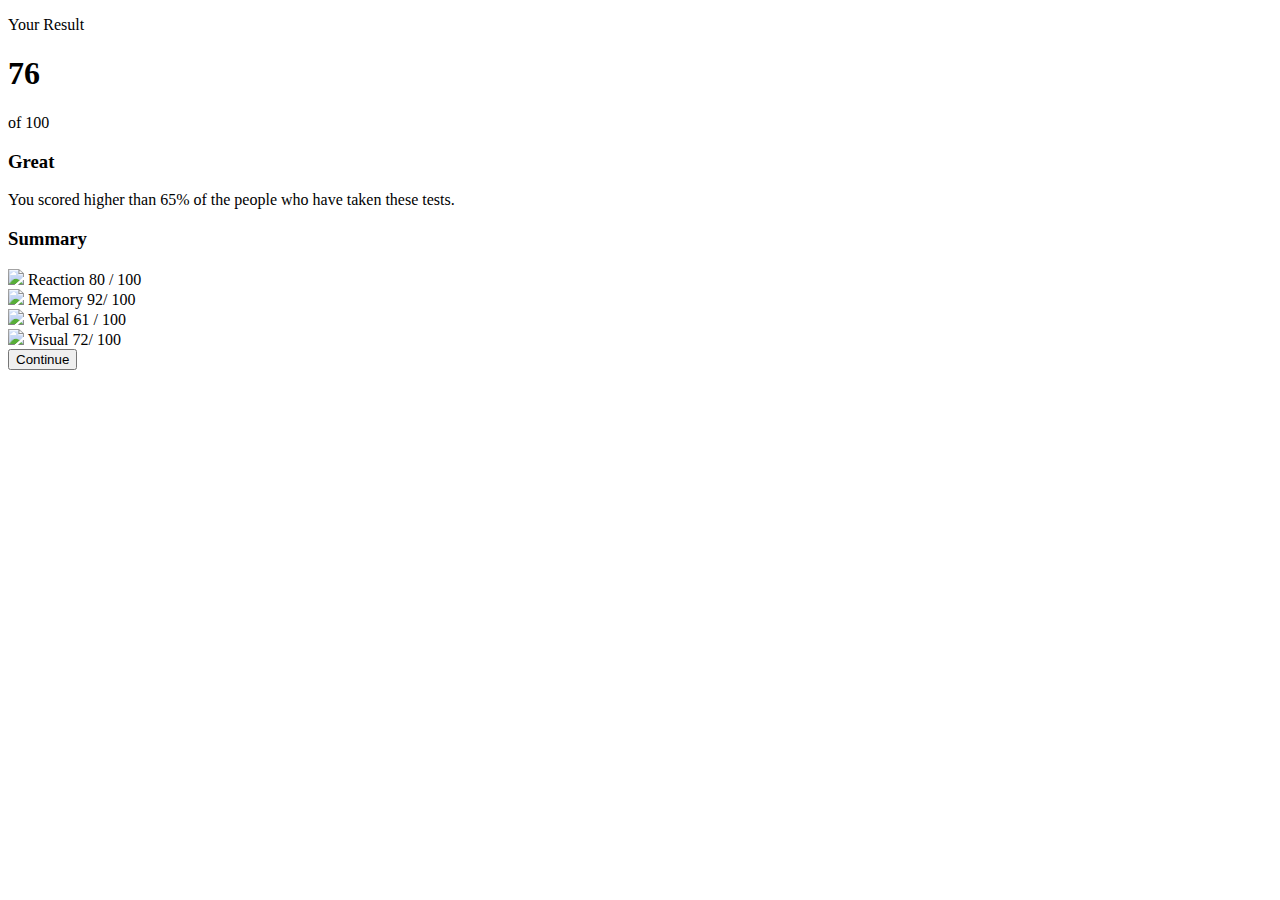
==== index.html @ 2b9609d9 "Add files via upload" ====
<!DOCTYPE html>
<html lang="en">
  <head>
    <meta charset="UTF-8" />
    <meta name="viewport" content="width=device-width, initial-scale=1.0" />

    <!---Link css-->

    <link rel="stylesheet" href="css/index.css" />

    <!-- Link font -->

    <link
      href="https://fonts.googleapis.com/css2?family=Hanken+Grotesk:wght@500;700;800&family=Outfit:wght@400;700&display=swap"
      rel="stylesheet"
    />

    <!-- displays site properly based on user's device -->

    <link
      rel="icon"
      type="image/png"
      sizes="32x32"
      href="./assets/images/favicon-32x32.png"
    />

    <title>Frontend Mentor | Results summary component</title>

    <!-- Feel free to remove these styles or customise in your own stylesheet 👍 -->
  </head>
  <body>
    <section>
      <div class="top__section">
        <div>
          <p class="your__result">Your Result</p>

          <div class="result__percentage">
            <h1>76</h1>
            <p>of 100</p>
          </div>

          <div>
            <h3 class="top__title">Great</h3>

            <p class="description">
              You scored higher than 65% of the people who have taken these
              tests.
            </p>
          </div>
        </div>
      </div>
    </section>

    <section>
      <div class="below__section">
        <h3>Summary</h3>

        <div class="reaction__div">
          <img src="assets/images/icon-reaction.svg" />

          <span class="title__reaction"> Reaction </span>

          <span class="percentage__reaction">80 </span
          ><span class="percentage__reaction__second">/ 100</span>
        </div>

        <div class="memory__div">
          <img src="assets/images/icon-memory.svg" />
          <span class="title__memory"> Memory </span>
          <span class="percentage__memory">92</span
          ><span class="percentage__memory__second">/ 100</span>
        </div>

        <div class="verbal__div">
          <img src="assets/images/icon-verbal.svg" />
          <span class="title__verbal">Verbal</span>
          <span class="percentage__verbal">61 </span
          ><span class="percentage__verbal__second">/ 100</span>
        </div>

        <div class="visual__div">
          <img src="assets/images/icon-visual.svg" />
          <span class="title__visual">Visual</span>
          <span class="percentage__visual">72</span
          ><span class="percentage__visual__second">/ 100</span>
        </div>

        <button class="continue__button">Continue</button>
      </div>
    </section>
    <!-- <div class="attribution">
      Challenge by
      <a href="https://www.frontendmentor.io?ref=challenge" target="_blank"
        >Frontend Mentor</a
      >. Coded by <a href="#">Clarence Cho</a>.
    </div> -->
  </body>
</html>
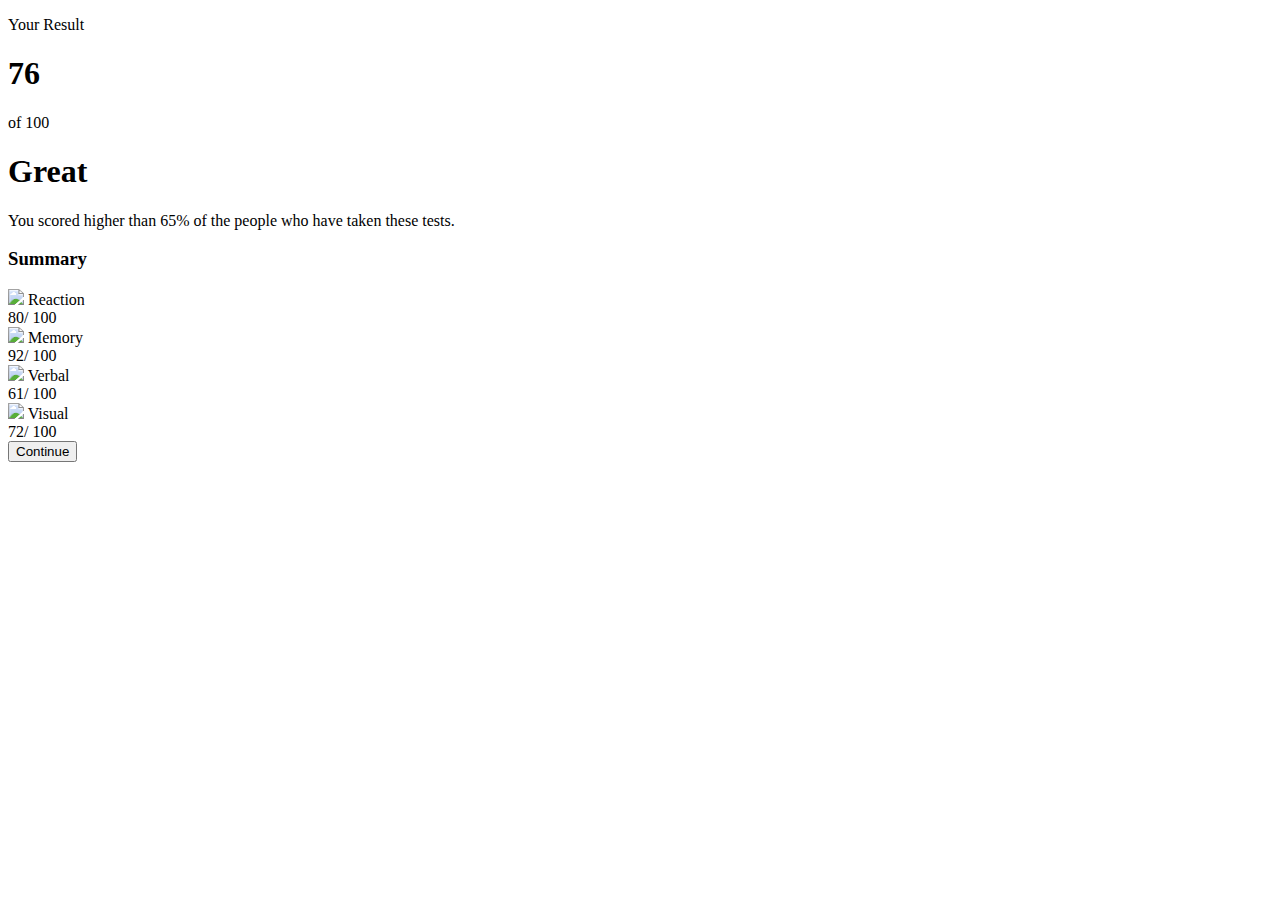
==== commit b18a9e28: "Update index.html" ====
--- a/index.html
+++ b/index.html
@@ -6,7 +6,7 @@
 
     <!---Link css-->
 
-    <link rel="stylesheet" href="css/index.css" />
+    <link rel="stylesheet" href="css/style.css" />
 
     <!-- Link font -->
 
@@ -29,30 +29,25 @@
     <!-- Feel free to remove these styles or customise in your own stylesheet 👍 -->
   </head>
   <body>
-    <section>
-      <div class="top__section">
-        <div>
-          <p class="your__result">Your Result</p>
+    <section class="main__container">
+      <div class="top__container">
+        <p class="your__result">Your Result</p>
 
-          <div class="result__percentage">
-            <h1>76</h1>
-            <p>of 100</p>
-          </div>
+        <div class="result__percentage__div">
+          <h1>76</h1>
+          <p>of 100</p>
+        </div>
 
-          <div>
-            <h3 class="top__title">Great</h3>
+        <div class="great__div">
+          <h1 class="great__title">Great</h1>
 
-            <p class="description">
-              You scored higher than 65% of the people who have taken these
-              tests.
-            </p>
-          </div>
+          <p class="description">
+            You scored higher than 65% of the people who have taken these tests.
+          </p>
         </div>
       </div>
-    </section>
 
-    <section>
-      <div class="below__section">
+      <div class="bottom__container">
         <h3>Summary</h3>
 
         <div class="reaction__div">
@@ -60,29 +55,37 @@
 
           <span class="title__reaction"> Reaction </span>
 
-          <span class="percentage__reaction">80 </span
-          ><span class="percentage__reaction__second">/ 100</span>
+          <div>
+            <span class="percentage__reaction">80</span
+            ><span class="percentage__reaction__second">/ 100</span>
+          </div>
         </div>
 
         <div class="memory__div">
           <img src="assets/images/icon-memory.svg" />
           <span class="title__memory"> Memory </span>
-          <span class="percentage__memory">92</span
-          ><span class="percentage__memory__second">/ 100</span>
+          <div>
+            <span class="percentage__memory">92</span
+            ><span class="percentage__memory__second">/ 100</span>
+          </div>
         </div>
 
         <div class="verbal__div">
           <img src="assets/images/icon-verbal.svg" />
           <span class="title__verbal">Verbal</span>
-          <span class="percentage__verbal">61 </span
-          ><span class="percentage__verbal__second">/ 100</span>
+          <div>
+            <span class="percentage__verbal">61</span
+            ><span class="percentage__verbal__second">/ 100</span>
+          </div>
         </div>
 
         <div class="visual__div">
           <img src="assets/images/icon-visual.svg" />
           <span class="title__visual">Visual</span>
-          <span class="percentage__visual">72</span
-          ><span class="percentage__visual__second">/ 100</span>
+          <div>
+            <span class="percentage__visual">72</span
+            ><span class="percentage__visual__second">/ 100</span>
+          </div>
         </div>
 
         <button class="continue__button">Continue</button>
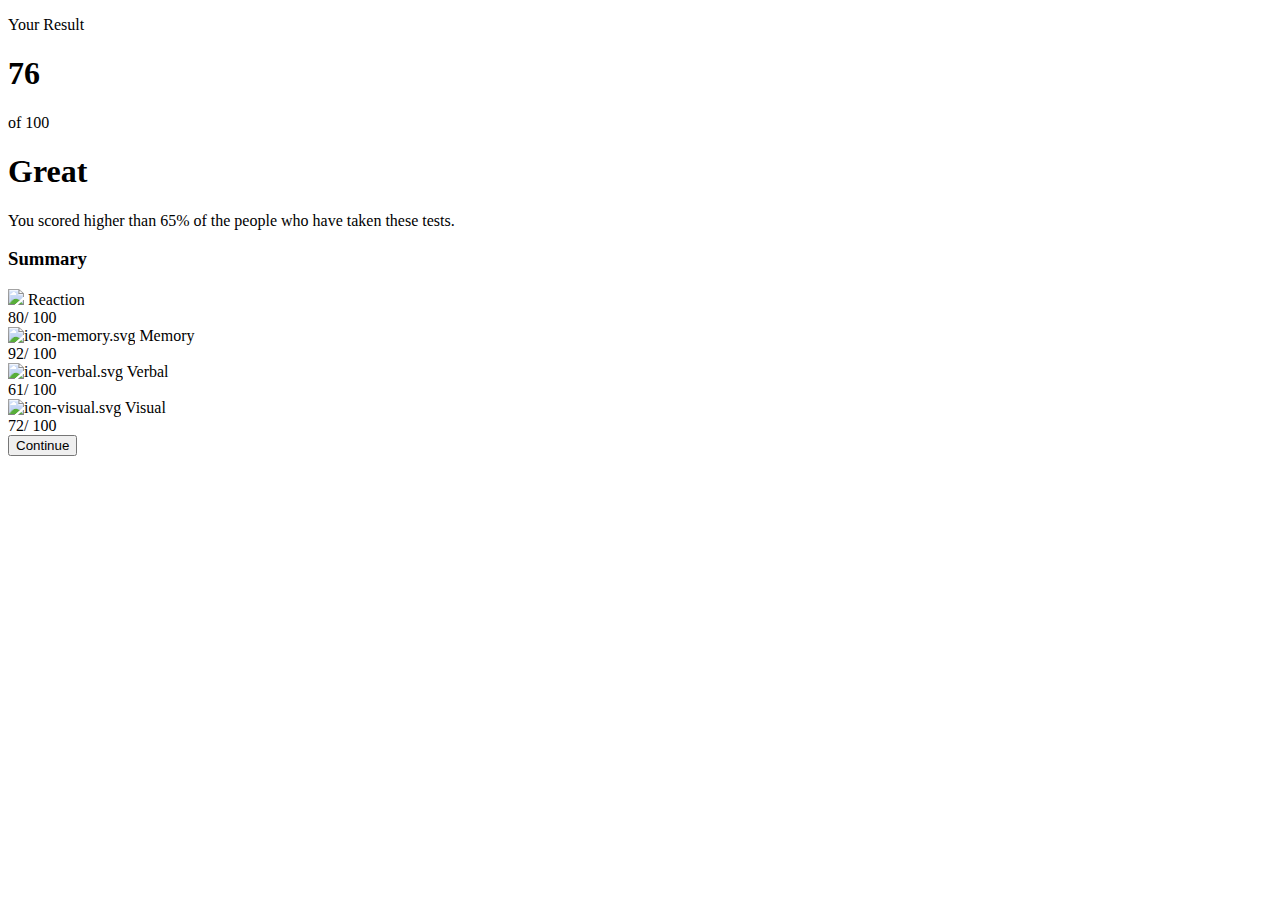
==== commit 5ba420de: "Update index.html" ====
--- a/index.html
+++ b/index.html
@@ -29,8 +29,12 @@
     <!-- Feel free to remove these styles or customise in your own stylesheet 👍 -->
   </head>
   <body>
-    <section class="main__container">
-      <div class="top__container">
+    <section class="main__container" role="main">
+      <div
+        class="top__container"
+        role="region"
+        aria-labelledby="yourResultHeading"
+      >
         <p class="your__result">Your Result</p>
 
         <div class="result__percentage__div">
@@ -38,7 +42,7 @@
           <p>of 100</p>
         </div>
 
-        <div class="great__div">
+        <div class="great__div" role="region" aria-labelledby="greatTitle">
           <h1 class="great__title">Great</h1>
 
           <p class="description">
@@ -47,7 +51,11 @@
         </div>
       </div>
 
-      <div class="bottom__container">
+      <div
+        class="bottom__container"
+        role="region"
+        aria-labelledby="summaryHeading"
+      >
         <h3>Summary</h3>
 
         <div class="reaction__div">
@@ -62,7 +70,7 @@
         </div>
 
         <div class="memory__div">
-          <img src="assets/images/icon-memory.svg" />
+          <img src="assets/images/icon-memory.svg" alt="icon-memory.svg" />
           <span class="title__memory"> Memory </span>
           <div>
             <span class="percentage__memory">92</span
@@ -71,7 +79,7 @@
         </div>
 
         <div class="verbal__div">
-          <img src="assets/images/icon-verbal.svg" />
+          <img src="assets/images/icon-verbal.svg" alt="icon-verbal.svg" />
           <span class="title__verbal">Verbal</span>
           <div>
             <span class="percentage__verbal">61</span
@@ -80,7 +88,7 @@
         </div>
 
         <div class="visual__div">
-          <img src="assets/images/icon-visual.svg" />
+          <img src="assets/images/icon-visual.svg" alt="icon-visual.svg" />
           <span class="title__visual">Visual</span>
           <div>
             <span class="percentage__visual">72</span
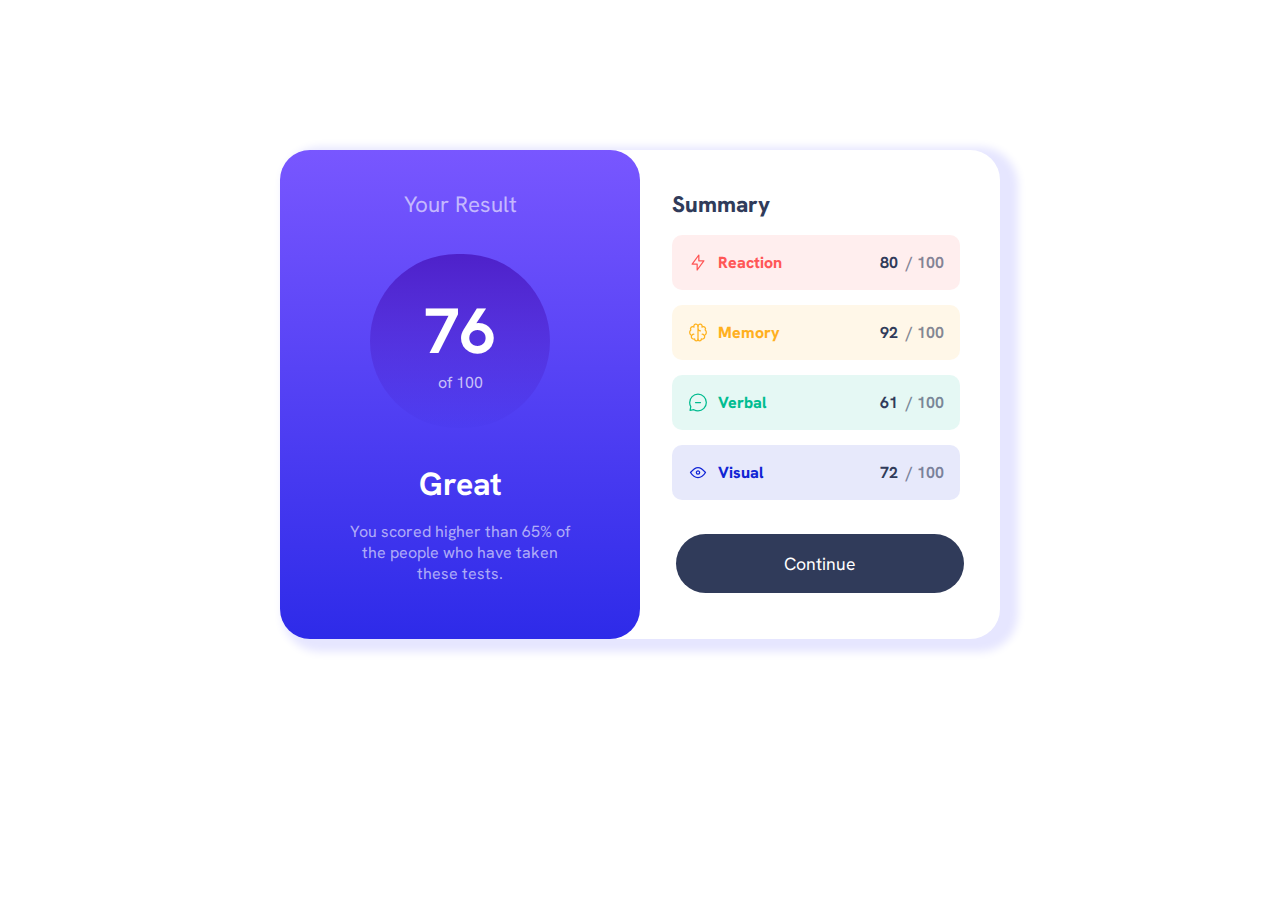
==== commit 63bc5582: "Update index.html" ====
--- a/index.html
+++ b/index.html
@@ -59,7 +59,7 @@
         <h3>Summary</h3>
 
         <div class="reaction__div">
-          <img src="assets/images/icon-reaction.svg" />
+          <img src="assets/images/icon-reaction.svg" alt="icon-reaction.svg" />
 
           <span class="title__reaction"> Reaction </span>
 
--- a/css/style.css
+++ b/css/style.css
@@ -0,0 +1,239 @@
+/* @import url("css/font.css"); */
+
+* {
+  box-sizing: border-box;
+  /* border: 1px solid black; */
+  margin: 0 auto;
+  padding: 0;
+  font-family: "Hanken Grotesk", sans-serif;
+}
+
+.main__container {
+  /* padding: 20px 20px 20px 20px; */
+  display: flex;
+  max-width: 45rem;
+  text-align: center;
+  margin: 150px auto;
+  box-shadow: 10px 5px 8px 8px hsla(241, 100%, 95%, 1);
+  border-radius: 30px;
+}
+
+/* ==========[Container For Your Result and Summary]========== */
+
+.top__container {
+  /* text-align:center; */
+  background: linear-gradient(hsl(252, 100%, 67%), hsla(241, 81%, 54%, 1));
+  color: white;
+  border-radius: 30px;
+  padding: 20px 0px 25px 0px;
+  width: 55%;
+}
+
+.bottom__container {
+  /* max-width: 30rem; */
+  padding-top: 1rem;
+  font-weight: bold;
+  width: 55%;
+}
+
+/* ==========[Coloring and Styling for Top Container]========== */
+
+.your__result {
+  max-width: 35%;
+  margin: 20px auto;
+  font-size: 1.4rem;
+  color: hsla(100, 100%, 100%, 0.6);
+}
+
+.result__percentage__div {
+  background: linear-gradient(
+    hsla(256, 72%, 46%, 3),
+    hsla(241, 72%, 46%, 0.04)
+  );
+  padding: 35px 0px 35px 0px;
+  border-radius: 100rem;
+  max-width: 50%;
+  margin: 35px auto;
+}
+
+.result__percentage__div > h1 {
+  font-size: 4rem;
+  max-width: 5rem;
+}
+
+.result__percentage__div > p {
+  max-width: 35%;
+  color: hsla(100, 100%, 100%, 0.7);
+}
+
+.great__div {
+  max-width: 100%;
+  margin: 30px auto;
+  text-align: center;
+}
+
+.great__title {
+  font-size: 2rem;
+}
+
+.great__div > .description {
+  max-width: 14rem;
+  margin-top: 1rem;
+  color: hsla(100, 100%, 100%, 0.6);
+  font-size: 1rem;
+}
+
+/* ==========[Coloring and Styling for Bottom Container]========== */
+
+.bottom__container > h3 {
+  max-width: 7rem;
+  display: flex;
+  text-align: left;
+  margin-left: 2rem;
+  font-size: 1.4rem;
+  font-weight: 800;
+  margin-top: 1.5rem;
+  margin-bottom: 1rem;
+  color: hsl(224, 30%, 27%);
+}
+
+.reaction__div,
+.memory__div,
+.verbal__div,
+.visual__div {
+  display: flex;
+  max-width: 18rem;
+  margin: 15px auto;
+  padding: 17px 0px 17px 0px;
+  border-radius: 10px;
+  margin-left: 2rem;
+  padding-right: 0px;
+}
+
+.reaction__div > img,
+.memory__div > img,
+.verbal__div > img,
+.visual__div > img {
+  margin-left: 1rem;
+  font-weight: bold;
+  margin-right: 0px;
+}
+
+.reaction__div {
+  color: hsl(0, 100%, 67%);
+  background-color: hsla(0, 100%, 67%, 0.1);
+}
+
+.memory__div {
+  color: hsl(39, 100%, 56%);
+  background-color: hsla(39, 100%, 56%, 0.1);
+}
+
+.verbal__div {
+  color: hsl(166, 100%, 37%);
+  background-color: hsla(166, 100%, 37%, 0.1);
+}
+
+.visual__div {
+  color: hsl(234, 85%, 45%);
+  background-color: hsla(234, 85%, 45%, 0.1);
+}
+
+.title__reaction,
+.title__memory,
+.title__verbal,
+.title__visual {
+  margin-left: 10px;
+  font-weight: 800;
+}
+
+.reaction__div > div,
+.memory__div > div,
+.verbal__div > div,
+.visual__div > div {
+  margin-right: 1rem;
+  /* display: flex; */
+}
+
+.percentage__reaction,
+.percentage__memory,
+.percentage__verbal,
+.percentage__visual {
+  margin-right: 0.5rem;
+  /* margin-left: 3.5rem; */
+  color: hsl(224, 30%, 27%);
+  font-weight: 600rem;
+}
+
+.percentage__reaction__second,
+.percentage__memory__second,
+.percentage__verbal__second,
+.percentage__visual__second {
+  color: hsla(224, 30%, 27%, 0.6);
+}
+
+.continue__button {
+  background-color: hsl(224, 30%, 27%);
+  padding: 18px 0px 18px 0px;
+  width: 80%;
+  margin-top: 1.2rem;
+  border-radius: 50px;
+  color: white;
+  font-size: 1.1rem;
+  border: none;
+  transition: background 0.15s;
+}
+
+.continue__button:hover {
+  background: linear-gradient(hsl(252, 100%, 67%), hsla(241, 81%, 54%, 1));
+  cursor: pointer;
+}
+
+/* ==============[Responsive Code]============== */
+
+@media screen and (max-width: 500px) {
+  .main__container {
+    display: flex;
+    flex-direction: column;
+    max-width: 100%;
+    padding: 0px;
+  }
+
+  .top__container {
+    padding: 20px 0px 25px 0px;
+    width: 100%;
+    margin-left: 0px;
+    margin-right: 0px;
+  }
+
+  .result__percentage__div {
+    padding: 25px 0px 25px 0px;
+    border-radius: 100rem;
+    max-width: 40%;
+    margin: 35px auto;
+  }
+
+  .great__div > .description {
+    max-width: 18rem;
+    margin-top: 1rem;
+    font-size: 1.1  rem;
+  }
+
+  .bottom__container {
+    width: 100%;
+  }
+
+  .reaction__div,
+  .memory__div,
+  .verbal__div,
+  .visual__div {
+    max-width: 21.6rem;
+    padding: 17px 0px 17px 0px;
+  }
+
+  .continue__button {
+    padding: 18px 0px 18px 0px;
+    width: 80%;
+    margin-bottom: 2rem;
+  }
+}
